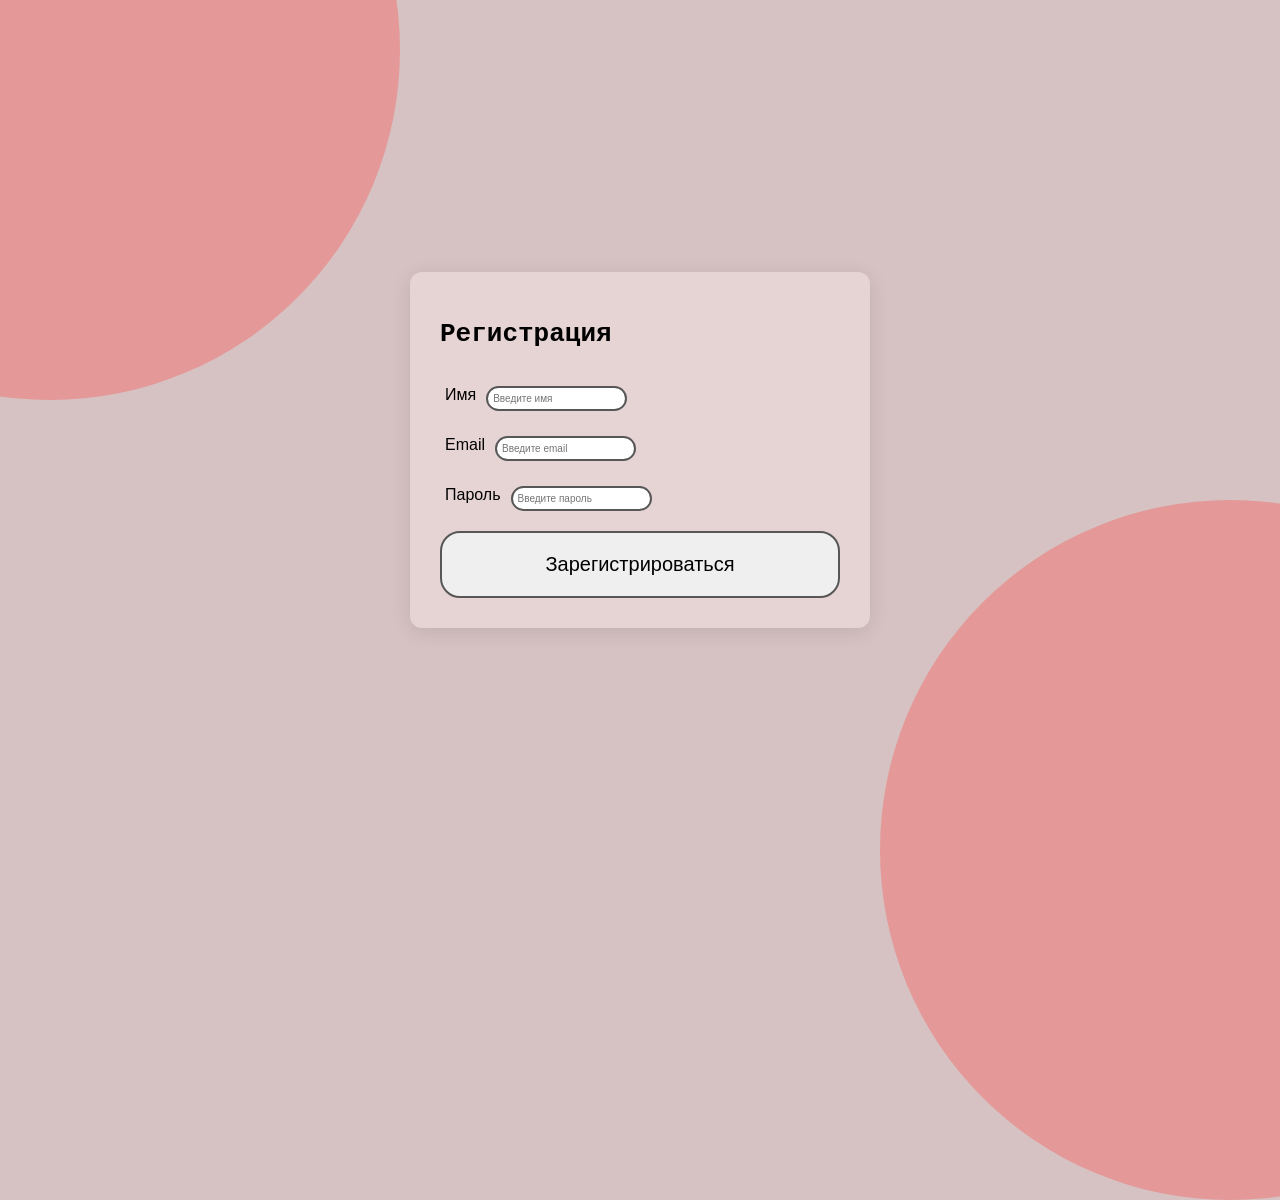
==== index.html @ 494869cf "Global this is my Site" ====
<!DOCTYPE html>
<html lang="ru">
<head>
  <meta charset="UTF-8">
  <meta name="viewport" content="width=device-width, initial-scale=1.0">
  <title>Регистрация</title>
  <link rel="stylesheet" href="style.css">
</head>
<body>

  <form class="register-form" action="/register" method="POST">
    <h1 class="register-title">Регистрация</h1>
    <div class="circle"></div>
    <div class="circle2"></div>
    <div class="form-group">
      <label class="form-label" for="name">Имя</label>
      <input class="form-input" type="text" id="name" name="name" placeholder="Введите имя" required>
    </div>

    <div class="form-group">
      <label class="form-label" for="email">Email</label>
      <input class="form-input" type="email" id="email" name="email" placeholder="Введите email" required>
    </div>

    <div class="form-group">
      <label class="form-label" for="password">Пароль</label>
      <input class="form-input" type="password" id="password" name="password" placeholder="Введите пароль" required>
    </div>
    
    <button class="register-btn" type="submit">Зарегистрироваться</button>
  </form>

</body><script src="main.js"></script>
</html>
---- style.css ----
.register-title {
    font-family: monospace;
}

.register-form {
    display: flex;
    flex-direction: column;   /* в столбик */
    gap: 15px;
    padding: 30px;
    background: rgb(230, 212, 212);
    border-radius: 12px;
    box-shadow: 0 4px 20px rgba(0,0,0,0.1);
    width: 100%;
    max-width: 400px;
}

.form-group {
    display: flex;
    gap: 10px;
    margin: 5px;
    font-family: Verdana, Geneva, Tahoma, sans-serif;
}

.form-input {
    border: 2px solid #575757;
    font-size: 10px;
    font-family: Verdana, Geneva, Tahoma, sans-serif;
    padding: 5px;
    border-radius: 20px;
}

.circle {
    width: 700px;
    height: 700px;
    background: #e49898;
    border-radius: 50%;
    position: absolute;
    left: -300px;
    top: -300px;
    z-index: -1;
}

.circle2 {
    width: 700px;
    height: 700px;
    background: #e49898;
    border-radius: 50%;
    position: absolute;
    right: -300px;   /* уходит вправо на половину ширины */
    bottom: -300px;  /* уходит вниз на половину высоты */
    z-index: 1;
}

.register-btn {
    border: 2px solid #575757; 
    font-size: 20px;
    font-family: Verdana, Geneva, Tahoma, sans-serif;
    padding: 20px;
    border-radius: 20px;
}

body {
    display: flex;
    justify-content: center;  /* по горизонтали */
    align-items: center;      /* по вертикали */
    min-height: 100vh;        /* на всю высоту экрана */
    margin: 0;
    background: #d6c2c2;
}
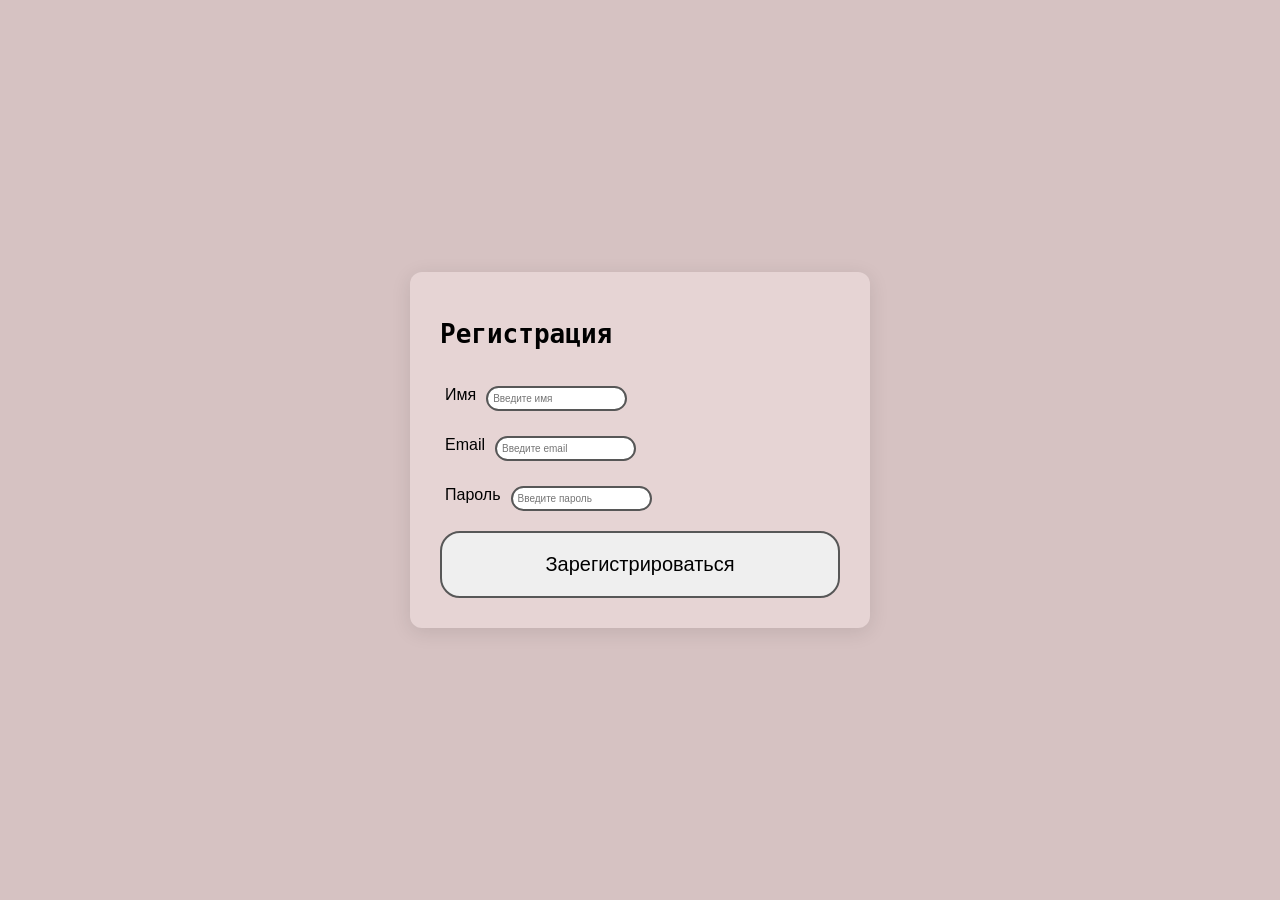
==== commit e357d14a: "Update index.html" ====
--- a/index.html
+++ b/index.html
@@ -10,8 +10,6 @@
 
   <form class="register-form" action="/register" method="POST">
     <h1 class="register-title">Регистрация</h1>
-    <div class="circle"></div>
-    <div class="circle2"></div>
     <div class="form-group">
       <label class="form-label" for="name">Имя</label>
       <input class="form-input" type="text" id="name" name="name" placeholder="Введите имя" required>
@@ -31,4 +29,4 @@
   </form>
 
 </body><script src="main.js"></script>
-</html>+</html>
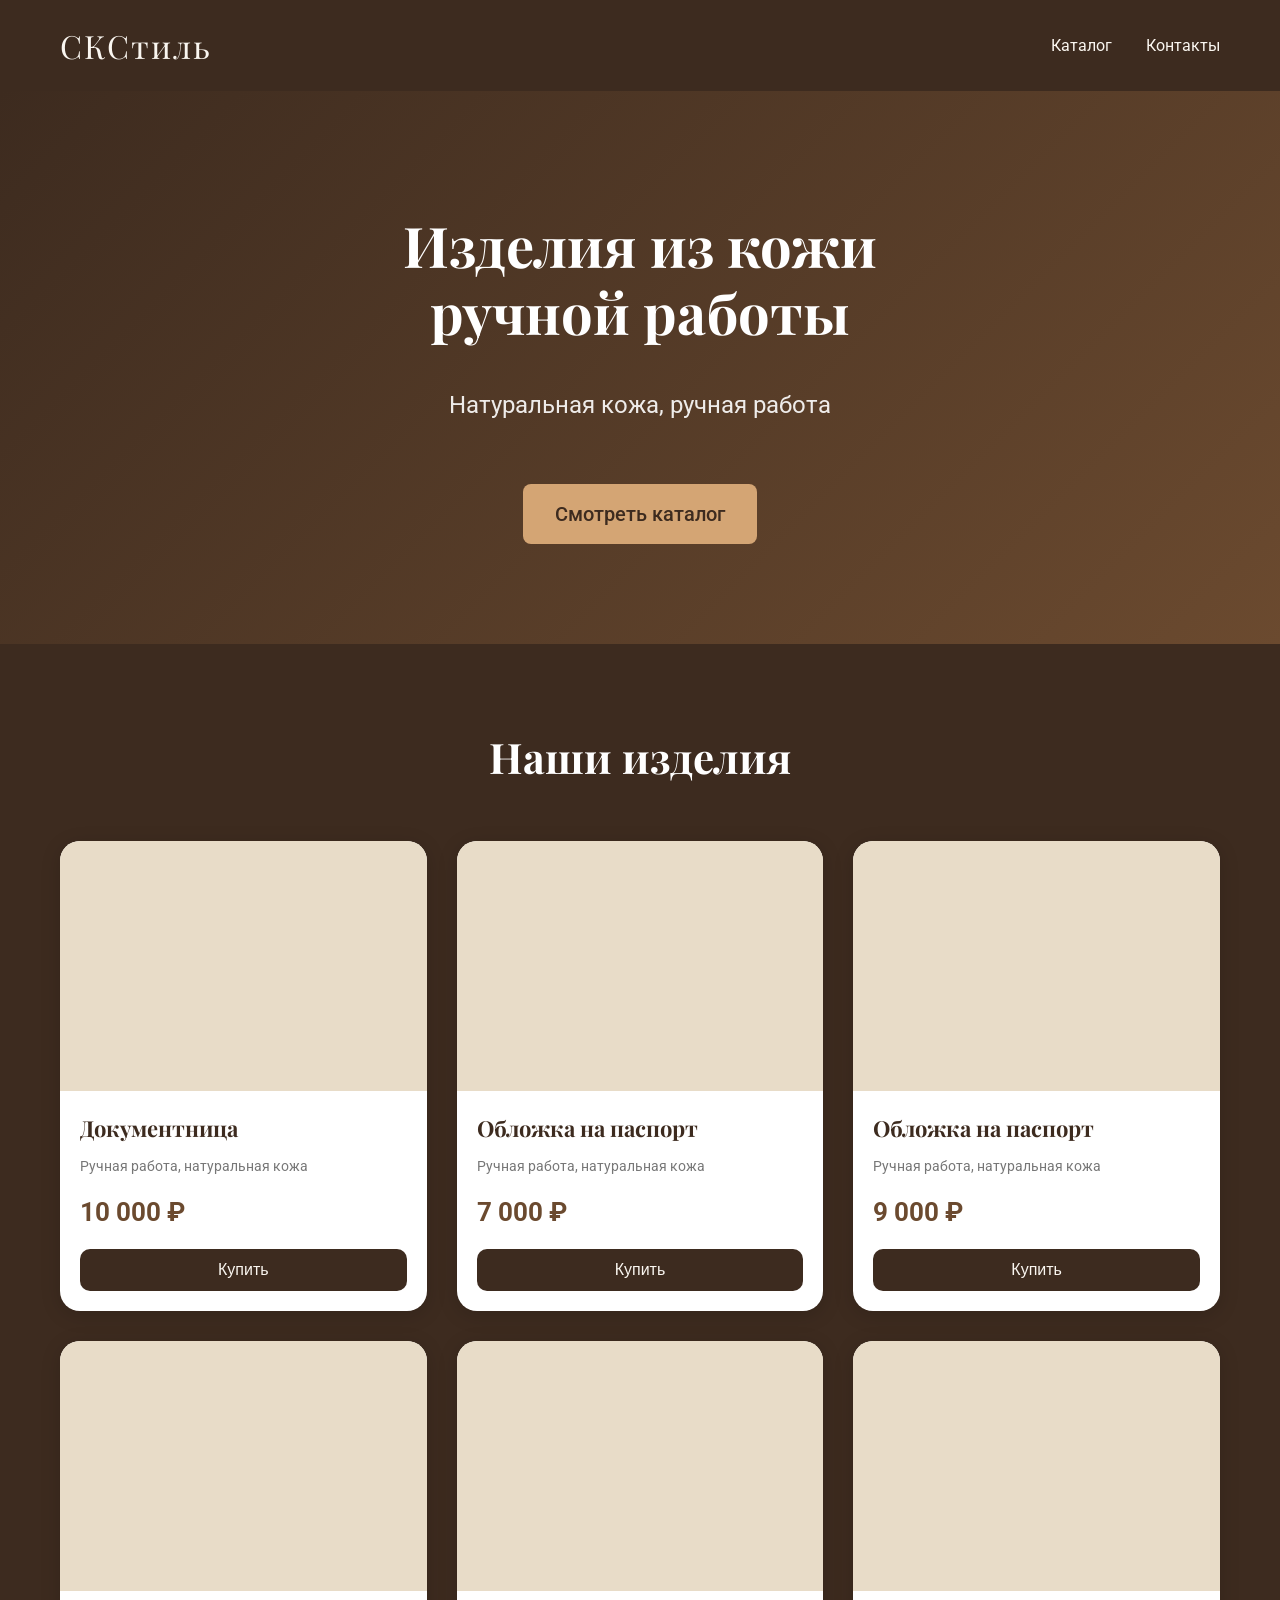
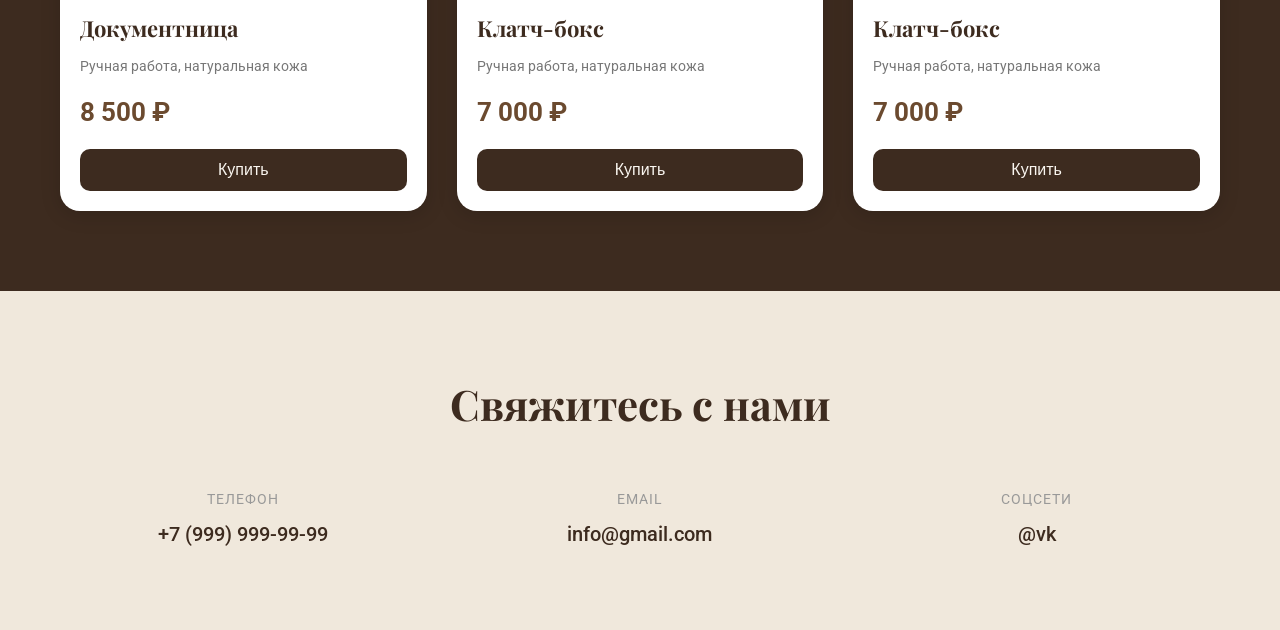
==== commit 9a7cd6a7: "Add files via upload" ====
--- a/index.html
+++ b/index.html
@@ -1,32 +1,126 @@
 <!DOCTYPE html>
 <html lang="ru">
 <head>
-  <meta charset="UTF-8">
-  <meta name="viewport" content="width=device-width, initial-scale=1.0">
-  <title>Регистрация</title>
-  <link rel="stylesheet" href="style.css">
+    <meta charset="UTF-8">
+    <meta name="viewport" content="width=device-width, initial-scale=1.0">
+    <title>СКСтиль — Изделия из кожи</title>
+    <link rel="stylesheet" href="style3.css">
+    <link href="https://fonts.googleapis.com/css2?family=Playfair+Display:wght@700&family=Roboto:wght@300;400;500&display=swap" rel="stylesheet">
 </head>
 <body>
 
-  <form class="register-form" action="/register" method="POST">
-    <h1 class="register-title">Регистрация</h1>
-    <div class="form-group">
-      <label class="form-label" for="name">Имя</label>
-      <input class="form-input" type="text" id="name" name="name" placeholder="Введите имя" required>
-    </div>
+    <!-- ШАПКА -->
+    <header class="header">
+        <div class="container">
+            <div class="header-inner">
+                <a href="/" class="logo">СКСтиль</a>
+                <nav>
+                    <a href="#catalog">Каталог</a>
+                    <a href="#contacts">Контакты</a>
+                </nav>
+            </div>
+        </div>
+    </header>
 
-    <div class="form-group">
-      <label class="form-label" for="email">Email</label>
-      <input class="form-input" type="email" id="email" name="email" placeholder="Введите email" required>
-    </div>
+    <!-- ГЕРОЙ -->
+    <section class="hero">
+        <div class="container">
+            <h1>Изделия из кожи<br>ручной работы</h1>
+            <p>Натуральная кожа, ручная работа</p>
+            <a href="#catalog" class="btn">Смотреть каталог</a>
+        </div>
+    </section>
 
-    <div class="form-group">
-      <label class="form-label" for="password">Пароль</label>
-      <input class="form-input" type="password" id="password" name="password" placeholder="Введите пароль" required>
-    </div>
-    
-    <button class="register-btn" type="submit">Зарегистрироваться</button>
-  </form>
+    <!-- КАТАЛОГ -->
+    <section class="catalog" id="catalog">
+        <div class="container">
+            <h2 class="catalog-title">Наши изделия</h2>
+            <div class="catalog-grid">
 
-</body><script src="main.js"></script>
-</html>
+                <div class="product-card">
+                    <div class="product-image img-1"></div>
+                    <div class="product-info">
+                        <h3 class="product-name">Документница</h3>
+                        <p class="product-desc">Ручная работа, натуральная кожа</p>
+                        <p class="product-price">10 000 ₽</p>
+                        <button class="btn-buy">Купить</button>
+                    </div>
+                </div>
+
+                <div class="product-card">
+                    <div class="product-image img-2"></div>
+                    <div class="product-info">
+                        <h3 class="product-name">Обложка на паспорт</h3>
+                        <p class="product-desc">Ручная работа, натуральная кожа</p>
+                        <p class="product-price">7 000 ₽</p>
+                        <button class="btn-buy">Купить</button>
+                    </div>
+                </div>
+
+                <div class="product-card">
+                    <div class="product-image img-3"></div>
+                    <div class="product-info">
+                        <h3 class="product-name">Обложка на паспорт</h3>
+                        <p class="product-desc">Ручная работа, натуральная кожа</p>
+                        <p class="product-price">9 000 ₽</p>
+                        <button class="btn-buy">Купить</button>
+                    </div>
+                </div>
+
+                <div class="product-card">
+                    <div class="product-image img-4"></div>
+                    <div class="product-info">
+                        <h3 class="product-name">Документница</h3>
+                        <p class="product-desc">Ручная работа, натуральная кожа</p>
+                        <p class="product-price">8 500 ₽</p>
+                        <button class="btn-buy">Купить</button>
+                    </div>
+                </div>
+
+                <div class="product-card">
+                    <div class="product-image img-5"></div>
+                    <div class="product-info">
+                        <h3 class="product-name">Клатч-бокс</h3>
+                        <p class="product-desc">Ручная работа, натуральная кожа</p>
+                        <p class="product-price">7 000 ₽</p>
+                        <button class="btn-buy">Купить</button>
+                    </div>
+                </div>
+
+                <div class="product-card">
+                    <div class="product-image img-6"></div>
+                    <div class="product-info">
+                        <h3 class="product-name">Клатч-бокс</h3>
+                        <p class="product-desc">Ручная работа, натуральная кожа</p>
+                        <p class="product-price">7 000 ₽</p>
+                        <button class="btn-buy">Купить</button>
+                    </div>
+                </div>
+
+            </div>
+        </div>
+    </section>
+
+    <!-- КОНТАКТЫ -->
+    <section class="contacts" id="contacts">
+        <div class="container">
+            <h2 class="contacts-title">Свяжитесь с нами</h2>
+            <div class="contacts-grid">
+                <div class="contact-item">
+                    <p class="contact-label">Телефон</p>
+                    <p class="contact-value">+7 (999) 999-99-99</p>
+                </div>
+                <div class="contact-item">
+                    <p class="contact-label">Email</p>
+                    <p class="contact-value">info@gmail.com</p>
+                </div>
+                <div class="contact-item">
+                    <p class="contact-label">Соцсети</p>
+                    <p class="contact-value">@vk</p>
+                </div>
+            </div>
+        </div>
+    </section>
+
+</body>
+</html>
--- a/style3.css
+++ b/style3.css
@@ -0,0 +1,265 @@
+/* ОБЩИЕ */
+body {
+    font-family: 'Roboto', sans-serif;
+    background: #faf6f0;
+    color: #2a2a2a;
+    line-height: 1.6;
+}
+
+* {
+    box-sizing: border-box;
+    margin: 0;
+    padding: 0;
+}
+
+.container {
+    max-width: 1200px;
+    margin: 0 auto;
+    padding: 0 20px;
+}
+
+/* ШАПКА */
+.header {
+    background-color: #3d2b1f;
+    position: sticky;
+    top: 0;
+    z-index: 100;
+    padding: 20px 0;
+}
+
+.header-inner {
+    display: flex;
+    justify-content: space-between;
+    align-items: center;
+}
+
+nav a {
+    color: #faf6f0;
+    text-decoration: none;
+    margin-left: 30px;
+    font-size: 16px;
+    transition: 0.3s;
+}
+
+nav a:hover {
+    color: #d4a574;
+}
+
+.logo {
+    font-family: 'Playfair Display', serif;
+    text-decoration: none;
+    font-size: 32px;
+    color: #faf6f0;
+    letter-spacing: 2px;
+}
+
+/* ГЕРОЙ */
+.hero {
+    color: #ffffff;
+    background: linear-gradient(135deg, #3d2b1f, #6b4a2f);
+    padding: 100px 0;
+    text-align: center;
+    min-height: 60vh;
+}
+
+.hero h1 {
+    font-family: 'Playfair Display', serif;
+    font-size: 56px;
+    margin-bottom: 20px;
+    margin-top: 20px;
+    line-height: 1.2;
+}
+
+.hero p {
+    padding: 20px;
+    margin-bottom: 40px;
+    font-size: 24px;
+    color: rgba(255, 255, 255, 0.9);
+}
+
+/* КНОПКИ */
+.btn {
+    display: inline-block;
+    padding: 14px 32px;
+    background: #d4a574;
+    color: #3d2b1f;
+    border-radius: 8px;
+    font-size: 20px;
+    transition: 0.3s;
+    text-decoration: none;
+    font-weight: 500;
+}
+
+.btn:hover {
+    background: #c49464;
+    transform: translateY(-2px);
+    box-shadow: 0 4px 15px rgba(0,0,0,0.3);
+}
+
+/* КАТАЛОГ */
+.catalog {
+    background: #3d2b1f;
+    padding: 80px 0;
+}
+
+.catalog-title {
+    text-align: center;
+    font-family: 'Playfair Display', serif;
+    font-size: 42px;
+    color: #ffffff;
+    margin-bottom: 50px;
+}
+
+.catalog-grid {
+    display: grid;
+    grid-template-columns: repeat(auto-fit, minmax(280px, 1fr));
+    gap: 30px;
+}
+
+/* КАРТОЧКА */
+.product-card {
+    background: #fff;
+    border-radius: 20px;
+    overflow: hidden;
+    box-shadow: 0 4px 20px rgba(0,0,0,0.15);
+    transition: 0.3s;
+}
+
+.product-card:hover {
+    transform: translateY(-5px);
+    box-shadow: 0 8px 30px rgba(0,0,0,0.25);
+}
+
+.product-image {
+    height: 250px;
+    background-color: #e8dcc8;
+    background-size: cover;
+    background-position: center;
+    background-repeat: no-repeat;
+}
+
+/* ФОТО ДЛЯ КАЖДОЙ КАРТОЧКИ */
+.img-1 {
+    background-image: url('https://sun9-5.vkuserphoto.ru/s/v1/ig2/1kDsGN6eqrg6DBztlmuCsEyhUyjaP57Tp9ccK2qVrheX2JqtQzVY3tRUgjwYLpf5zGF9jfRXo2ieAFUNSCU64uo4.jpg?quality=95&as=32x43,48x64,72x96,108x144,160x213,240x320,360x480,480x640,540x720,640x853,720x960,1080x1440,1280x1707,1440x1920,1920x2560&from=bu&u=WkFPX8sOT--Fpm3p4NzORmSuvn-mdOXuletqPXjOVaM&cs=1920x0');
+}
+.img-2 {
+    background-image: url('https://sun9-70.vkuserphoto.ru/s/v1/ig2/ixyKaGdSBs61_MxlVhb4A-S5WsdiVfnXcLb4dazTo_2A_Pd3ISejSpaCt8PbrLGZTk6eY1f-vNFw6fJySTSYRSSK.jpg?quality=95&as=32x24,48x36,72x54,108x81,160x120,240x180,360x270,480x360,540x405,640x480,720x540,1080x810,1280x960,1440x1080,2560x1920&from=bu&u=i32L3n9q7lnAlWFtR_ASEYSBlPpY2VZAR7YQbW3TzZw&cs=2560x0');
+}
+.img-3 {
+    background-image: url('https://sun9-53.vkuserphoto.ru/s/v1/ig2/OHutehmPgOlzfPZmusgzdLBtdKZaLzxjh1agwdEUnbi9QfmF-9IweG6jcNiFgj4_reNws9ggsYgRYcJj3x_lUxFB.jpg?quality=95&as=32x24,48x36,72x54,108x81,160x120,240x180,360x270,480x360,540x405,640x480,720x540,1080x810,1280x960,1440x1080,2560x1920&from=bu&u=77aHj7AfbhbNH0D-5rEk3r2EruPkZ1jUPv8F95hrFlQ&cs=2560x0');
+}
+.img-4 {
+    background-image: url('https://sun9-84.vkuserphoto.ru/s/v1/ig2/D9PtOoW0SOwOk5MQwgHM5doA7K9Y3smZVhch0EGug5kp8OkPBHY4ucaW0hwIOzWaFNb5YowR8ji4P4wXpLlXtshc.jpg?quality=95&as=32x24,48x36,72x54,108x81,160x120,240x180,360x270,480x360,540x405,640x480,720x540,1080x810,1280x960,1440x1080,2560x1920&from=bu&u=5U1jk4-mp2qpeAPdd_brgYbAyRMgEQeM9ke_AN9Vc0E&cs=2560x0');
+}
+.img-5 {
+    background-image: url('https://sun9-19.vkuserphoto.ru/s/v1/ig2/krWa8FnsKr9eh70A1TC2f5veQ4VA8qnLgrydaexGumWpCnQJOMsg9sQuXcLQJY_jhcROsnClf-1afAjU2tAEpO6C.jpg?quality=95&as=32x43,48x64,72x96,108x144,160x213,240x320,360x480,480x640,540x720,640x853,720x960,1080x1440,1280x1707,1440x1920,1920x2560&from=bu&u=fXRKDlk3FkyRxi9nr5n0P4NMSu_uY2Qr91KEdFgrvBY&cs=1920x0');
+}
+.img-6 {
+    background-image: url('https://sun9-58.vkuserphoto.ru/s/v1/ig2/cuRDyvvY_DuxyFyc6nmF0Kb6FY0gly10l1k8bI0PK51OvWvY0IIKxZDHmcnM6Cr0y3Vu_rOTo0eD3lhEnZyifSRE.jpg?quality=95&as=32x24,48x36,72x54,108x81,160x120,240x180,360x270,480x360,540x405,640x480,720x540,1080x810,1280x960,1440x1080,2560x1920&from=bu&u=8UXAiwK8KoGKZHJc7t3q5ewbLMOT_U6UcO769kq48kc&cs=2560x0');
+}
+
+.product-info {
+    padding: 20px;
+}
+
+.product-name {
+    font-family: 'Playfair Display', serif;
+    font-size: 22px;
+    color: #3d2b1f;
+    margin-bottom: 10px;
+}
+
+.product-desc {
+    font-size: 14px;
+    color: #777;
+    margin-bottom: 15px;
+    line-height: 1.5;
+}
+
+.product-price {
+    font-size: 26px;
+    font-weight: 700;
+    color: #6b4a2f;
+    margin-bottom: 15px;
+}
+
+.btn-buy {
+    width: 100%;
+    padding: 12px;
+    border-radius: 10px;
+    border: none;
+    background: #3d2b1f;
+    color: #faf6f0;
+    font-size: 16px;
+    cursor: pointer;
+    transition: 0.3s;
+}
+
+.btn-buy:hover {
+    background: #6b4a2f;
+}
+
+/* КОНТАКТЫ */
+.contacts {
+    padding: 80px 0;
+    background: #f0e8dc;
+}
+
+.contacts-title {
+    text-align: center;
+    font-family: 'Playfair Display', serif;
+    font-size: 42px;
+    color: #3d2b1f;
+    margin-bottom: 50px;
+}
+
+.contacts-grid {
+    display: grid;
+    grid-template-columns: repeat(auto-fit, minmax(200px, 1fr));
+    gap: 30px;
+    text-align: center;
+}
+
+.contact-label {
+    font-size: 14px;
+    color: #999;
+    text-transform: uppercase;
+    letter-spacing: 1px;
+    margin-bottom: 8px;
+}
+
+.contact-value {
+    font-size: 20px;
+    color: #3d2b1f;
+    font-weight: 500;
+}
+
+/* ПОДВАЛ */
+.footer {
+    background: #3d2b1f;
+    color: #faf6f0;
+    text-align: center;
+    padding: 30px 0;
+    font-size: 14px;
+}
+
+/* АДАПТИВ */
+@media (max-width: 768px) {
+    .hero h1 {
+        font-size: 36px;
+    }
+    
+    .catalog-title,
+    .contacts-title {
+        font-size: 32px;
+    }
+    
+    nav a {
+        margin-left: 15px;
+        font-size: 14px;
+    }
+    
+    .logo {
+        font-size: 24px;
+    }
+}
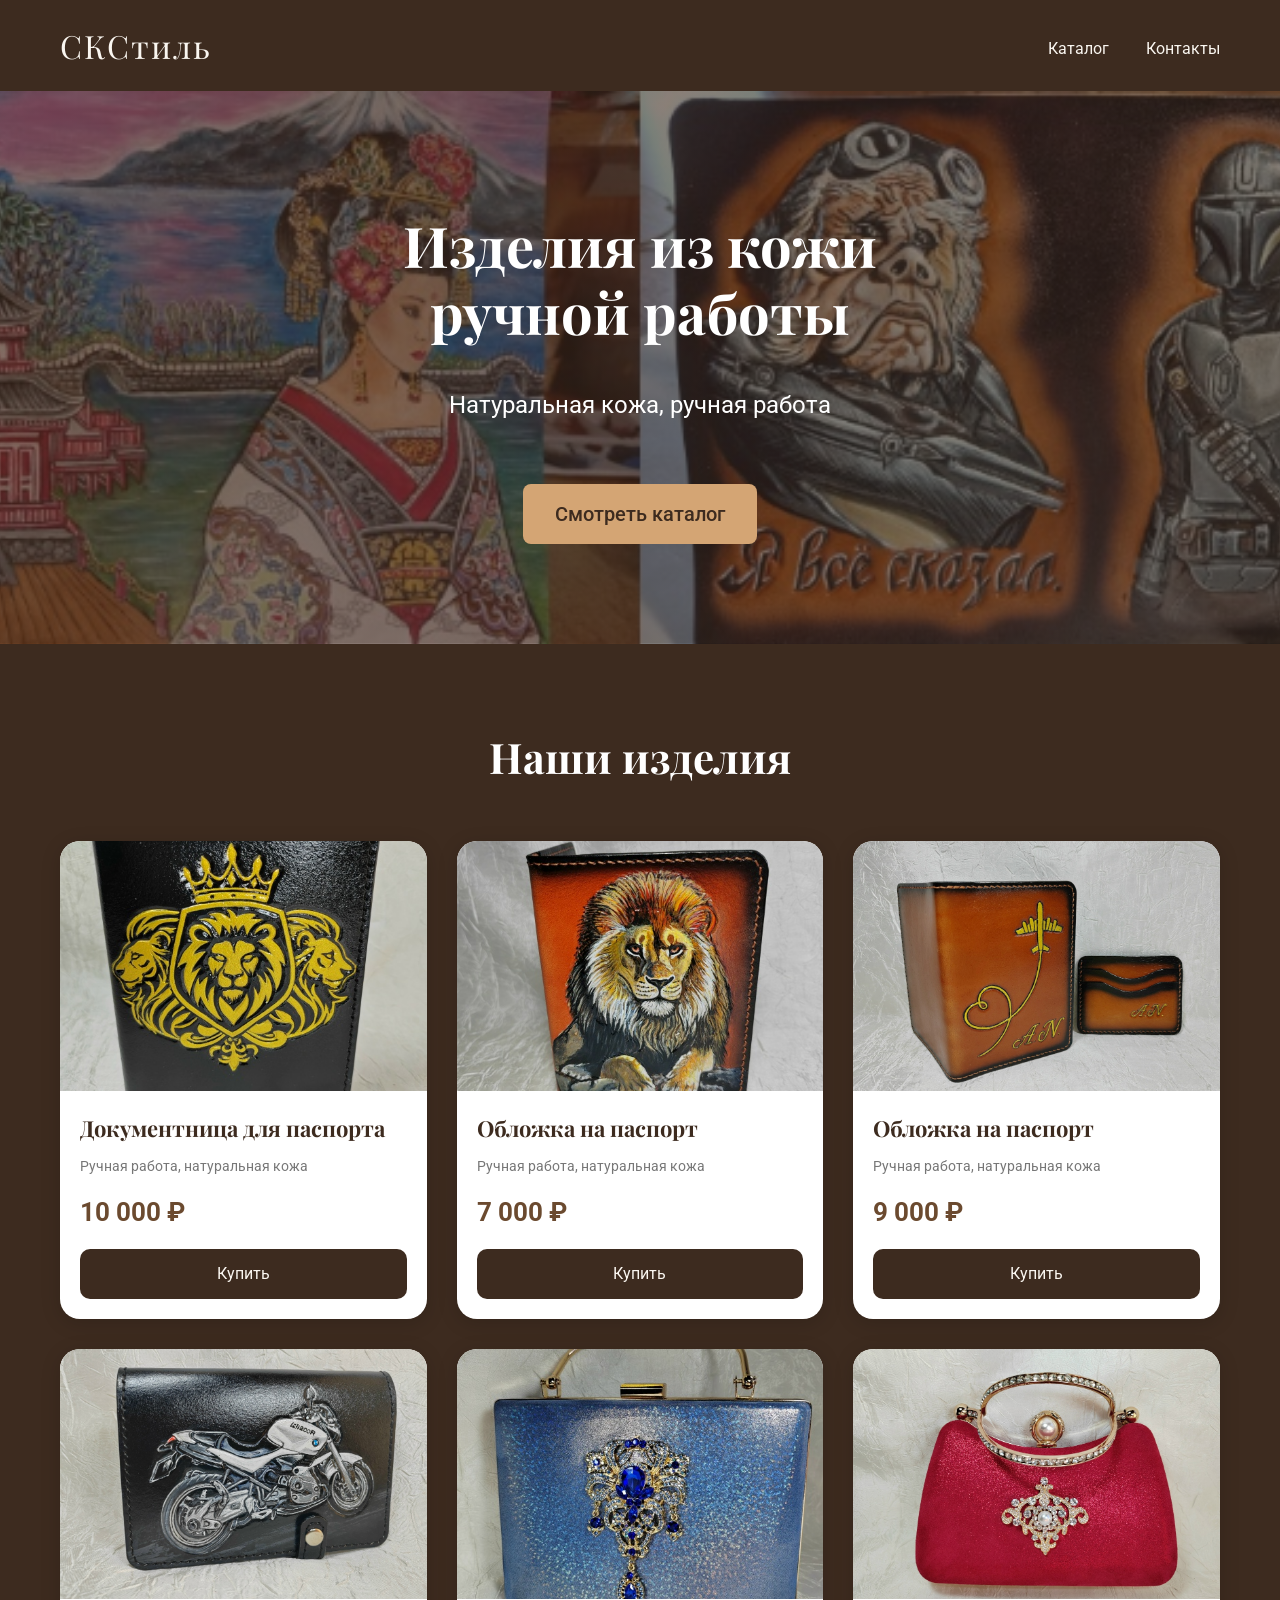
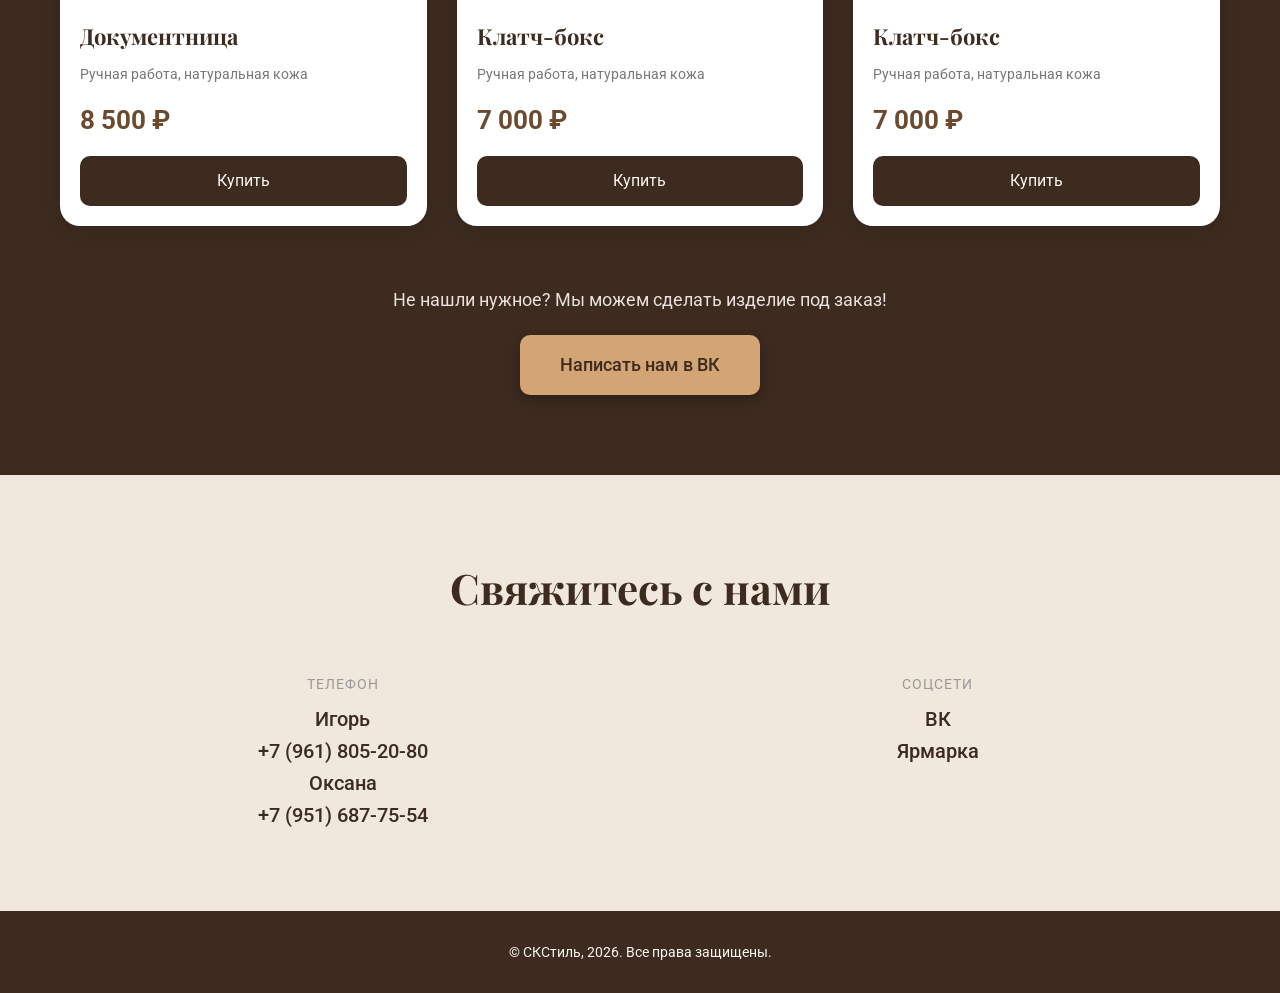
==== commit f8e49e97: "Add files via upload" ====
--- a/index.html
+++ b/index.html
@@ -4,7 +4,8 @@
     <meta charset="UTF-8">
     <meta name="viewport" content="width=device-width, initial-scale=1.0">
     <title>СКСтиль — Изделия из кожи</title>
-    <link rel="stylesheet" href="style3.css">
+    <link rel="icon" type="image/png" href="images/favicon.png">
+    <link rel="stylesheet" href="style.css">
     <link href="https://fonts.googleapis.com/css2?family=Playfair+Display:wght@700&family=Roboto:wght@300;400;500&display=swap" rel="stylesheet">
 </head>
 <body>
@@ -38,65 +39,122 @@
             <div class="catalog-grid">
 
                 <div class="product-card">
-                    <div class="product-image img-1"></div>
+                    <div class="product-image" data-gallery="portmone">
+                        <!-- Главное фото (видимое) -->
+                        <img src="images/Портмоне-женская/Документница1.jpg" class="product-photo main-photo">
+                        
+                        <!-- Остальные фото (спрятанные, но доступные для JS) -->
+                        <img src="images/Портмоне-женская/Документница2.jpg" class="product-photo hidden-photo">
+                        <img src="images/Портмоне-женская/Документница3.jpg" class="product-photo hidden-photo">
+                    </div>
+                    <div class="product-info">
+                        <h3 class="product-name">Документница для паспорта</h3>
+                        <p class="product-desc">Ручная работа, натуральная кожа</p>
+                        <p class="product-price">10 000 ₽</p>
+                        <a href="https://vk.ru/id315309829" target="_blank" class="btn-buy">Купить</a>
+                    </div>
+                </div>
+                                
+                <div class="product-card">
+                    <div class="product-image" data-gallery="название_товара_на_латинице">
+                        <!-- Главное фото (видимое) -->
+                        <img src="images/Портмоне-женская/Обложка для паспорта1.jpg" class="product-photo main-photo">
+                        
+                        <!-- Остальные фото (спрятанные) -->
+                        <img src="images/Портмоне-женская/Обложка для паспорта2.jpg" class="product-photo hidden-photo">
+                        <img src="images/Портмоне-женская/Обложка для паспорта3.jpg" class="product-photo hidden-photo">
+                        <img src="images/Портмоне-женская/Обложка для паспорта4.jpg" class="product-photo hidden-photo">
+                    </div>
+                    <div class="product-info">
+                        <h3 class="product-name">Обложка на паспорт</h3>
+                        <p class="product-desc">Ручная работа, натуральная кожа</p>
+                        <p class="product-price">7 000 ₽</p>
+                        <a href="https://vk.ru/id315309829" target="_blank" class="btn-buy">Купить</a>
+                    </div>
+                </div>
+
+                <div class="product-card">
+                    <div class="product-image" data-gallery="название_товара_на_латинице">
+                        <!-- Главное фото (видимое) -->
+                        <img src="images/Портмоне-женская/Обложка1.jpg" class="product-photo main-photo">
+                        
+                        <!-- Остальные фото (спрятанные) -->
+                        <img src="images/Портмоне-женская/Обложка2.jpg" class="product-photo hidden-photo">
+                        <img src="images/Портмоне-женская/Обложка3.jpg" class="product-photo hidden-photo">
+                        <img src="images/Портмоне-женская/Обложка4.jpg" class="product-photo hidden-photo">
+                        <img src="images/Портмоне-женская/Обложка5.jpg" class="product-photo hidden-photo">
+                    </div>
+                    <div class="product-info">
+                        <h3 class="product-name">Обложка на паспорт</h3>
+                        <p class="product-desc">Ручная работа, натуральная кожа</p>
+                        <p class="product-price">9 000 ₽</p>
+                        <a href="https://vk.ru/id315309829" target="_blank" class="btn-buy">Купить</a>
+                    </div>
+                </div>
+
+                <div class="product-card">
+                    <div class="product-image" data-gallery="название_товара_на_латинице">
+                        <!-- Главное фото (видимое) -->
+                        <img src="images/Портмоне-женская/Докуменица-мотоцикл1.jpg" class="product-photo main-photo">
+                        
+                        <!-- Остальные фото (спрятанные) -->
+                        <img src="images/Портмоне-женская/Докуменица-мотоцикл2.jpg" class="product-photo hidden-photo">
+                        <img src="images/Портмоне-женская/Докуменица-мотоцикл3.jpg" class="product-photo hidden-photo">
+                        <img src="images/Портмоне-женская/Докуменица-мотоцикл4.jpg" class="product-photo hidden-photo">
+                        <img src="images/Портмоне-женская/Докуменица-мотоцикл5.jpg" class="product-photo hidden-photo">
+                    </div>
                     <div class="product-info">
                         <h3 class="product-name">Документница</h3>
                         <p class="product-desc">Ручная работа, натуральная кожа</p>
-                        <p class="product-price">10 000 ₽</p>
-                        <button class="btn-buy">Купить</button>
-                    </div>
-                </div>
-
-                <div class="product-card">
-                    <div class="product-image img-2"></div>
-                    <div class="product-info">
-                        <h3 class="product-name">Обложка на паспорт</h3>
+                        <p class="product-price">8 500 ₽</p>
+                        <a href="https://vk.ru/id315309829" target="_blank" class="btn-buy">Купить</a>
+                    </div>
+                </div>
+
+                <div class="product-card">
+                    <div class="product-image" data-gallery="название_товара_на_латинице">
+                        <!-- Главное фото (видимое) -->
+                        <img src="images/Портмоне-женская/Клатч-бокс1.jpg" class="product-photo main-photo">
+                        
+                        <!-- Остальные фото (спрятанные) -->
+                        <img src="images/Портмоне-женская/Клатч-бокс2.jpg" class="product-photo hidden-photo">
+                        <img src="images/Портмоне-женская/Клатч-бокс3.jpg" class="product-photo hidden-photo">
+                        <img src="images/Портмоне-женская/Клатч-бокс4.jpg" class="product-photo hidden-photo">
+                        <img src="images/Портмоне-женская/Клатч-бокс5.jpg" class="product-photo hidden-photo">
+                    </div>
+                    <div class="product-info">
+                        <h3 class="product-name">Клатч-бокс</h3>
                         <p class="product-desc">Ручная работа, натуральная кожа</p>
                         <p class="product-price">7 000 ₽</p>
-                        <button class="btn-buy">Купить</button>
-                    </div>
-                </div>
-
-                <div class="product-card">
-                    <div class="product-image img-3"></div>
-                    <div class="product-info">
-                        <h3 class="product-name">Обложка на паспорт</h3>
-                        <p class="product-desc">Ручная работа, натуральная кожа</p>
-                        <p class="product-price">9 000 ₽</p>
-                        <button class="btn-buy">Купить</button>
-                    </div>
-                </div>
-
-                <div class="product-card">
-                    <div class="product-image img-4"></div>
-                    <div class="product-info">
-                        <h3 class="product-name">Документница</h3>
-                        <p class="product-desc">Ручная работа, натуральная кожа</p>
-                        <p class="product-price">8 500 ₽</p>
-                        <button class="btn-buy">Купить</button>
-                    </div>
-                </div>
-
-                <div class="product-card">
-                    <div class="product-image img-5"></div>
+                        <a href="https://vk.ru/id315309829" target="_blank" class="btn-buy">Купить</a>
+                    </div>
+                </div>
+
+                <div class="product-card">
+                    <div class="product-image" data-gallery="название_товара_на_латинице">
+                        <!-- Главное фото (видимое) -->
+                        <img src="images/Портмоне-женская/Клатч-бокс-вечерний1.jpg" class="product-photo main-photo">
+                        
+                        <!-- Остальные фото (спрятанные) -->
+                        <img src="images/Портмоне-женская/Клатч-бокс-вечерний2.jpg" class="product-photo hidden-photo">
+                        <img src="images/Портмоне-женская/Клатч-бокс-вечерний3.jpg" class="product-photo hidden-photo">
+                        <img src="images/Портмоне-женская/Клатч-бокс-вечерний4.jpg" class="product-photo hidden-photo">
+                        <img src="images/Портмоне-женская/Клатч-бокс-вечерний5.jpg" class="product-photo hidden-photo">
+                    </div>
                     <div class="product-info">
                         <h3 class="product-name">Клатч-бокс</h3>
                         <p class="product-desc">Ручная работа, натуральная кожа</p>
                         <p class="product-price">7 000 ₽</p>
-                        <button class="btn-buy">Купить</button>
-                    </div>
-                </div>
-
-                <div class="product-card">
-                    <div class="product-image img-6"></div>
-                    <div class="product-info">
-                        <h3 class="product-name">Клатч-бокс</h3>
-                        <p class="product-desc">Ручная работа, натуральная кожа</p>
-                        <p class="product-price">7 000 ₽</p>
-                        <button class="btn-buy">Купить</button>
-                    </div>
-                </div>
-
+                        <a href="https://vk.ru/id315309829" target="_blank" class="btn-buy">Купить</a>
+                    </div>
+                </div>
+                </div> <!-- Закрывается catalog-grid -->
+            
+            <!-- ВОТ СЮДА ДОБАВЛЯЕМ НОВУЮ КНОПКУ -->
+                <div class="catalog-more">
+                    <p>Не нашли нужное? Мы можем сделать изделие под заказ!</p>
+                    <a href="https://vk.ru/id315309829" target="_blank" class="btn-custom">Написать нам в ВК</a>
+                </div>
             </div>
         </div>
     </section>
@@ -108,19 +166,35 @@
             <div class="contacts-grid">
                 <div class="contact-item">
                     <p class="contact-label">Телефон</p>
-                    <p class="contact-value">+7 (999) 999-99-99</p>
-                </div>
-                <div class="contact-item">
-                    <p class="contact-label">Email</p>
-                    <p class="contact-value">info@gmail.com</p>
+                    <p class="contact-name">Игорь</p>
+                    <p class="contact-value">+7 (961) 805-20-80</p>
+                    <p class="contact-name">Оксана</p>
+                    <p class="contact-value">+7 (951) 687-75-54</p>
                 </div>
                 <div class="contact-item">
                     <p class="contact-label">Соцсети</p>
-                    <p class="contact-value">@vk</p>
+                    <a href="https://vk.ru/id315309829" class="button-link" target="_blank" rel="noopener noreferrer">ВК</a><br>
+                    <a href="https://www.livemaster.ru/slstile" class="button-link" target="_blank" rel="noopener noreferrer">Ярмарка</a>
                 </div>
             </div>
         </div>
     </section>
 
+    <!-- ПОДВАЛ -->
+    <footer class="footer">
+        <div class="container">
+            <p>© СКСтиль, 2026. Все права защищены.</p>
+        </div>
+    </footer>
+
+    <!-- ЛАЙТБОКС -->
+    <div class="lightbox" id="lightbox">
+        <button class="lightbox-close" id="lightbox-close">✕</button>
+        <button class="lightbox-arrow lightbox-prev" id="lightbox-prev">‹</button>
+        <img src="" alt="" class="lightbox-image" id="lightbox-image">
+        <button class="lightbox-arrow lightbox-next" id="lightbox-next">›</button>
+    </div>
+
+    <script src="script.js"></script>
 </body>
 </html>
--- a/style.css
+++ b/style.css
@@ -0,0 +1,428 @@
+/* ОБЩИЕ */
+body {
+    font-family: 'Roboto', sans-serif;
+    background: #faf6f0;
+    color: #2a2a2a;
+    line-height: 1.6;
+}
+
+* {
+    box-sizing: border-box;
+    margin: 0;
+    padding: 0;
+}
+
+.container {
+    max-width: 1200px;
+    margin: 0 auto;
+    padding: 0 20px;
+}
+
+/* ШАПКА */
+.header {
+    background-color: #3d2b1f;
+    position: sticky;
+    top: 0;
+    z-index: 100;
+    padding: 20px 0;
+}
+
+.header-inner {
+    display: flex;
+    justify-content: space-between;
+    align-items: center;
+    font-size: 28px;
+}
+
+nav a {
+    color: #faf6f0;
+    text-decoration: none;
+    margin-left: 30px;
+    font-size: 16px;
+    transition: 0.3s;
+}
+
+nav a:hover {
+    color: #d4a574;
+}
+
+.logo {
+    font-family: 'Playfair Display', serif;
+    text-decoration: none;
+    font-size: 32px;
+    color: #faf6f0;
+    letter-spacing: 2px;
+}
+
+/* ГЕРОЙ */
+.hero {
+    color: #ffffff;
+    background-image:
+        linear-gradient(rgba(61, 43, 31, 0.6), rgba(61, 43, 31, 0.6)),
+        url('images/hero.jpg');
+    background-size: cover;
+    background-position: center;
+    padding: 100px 0;
+    text-align: center;
+    min-height: 60vh;
+}
+
+.hero h1 {
+    font-family: 'Playfair Display', serif;
+    font-size: 56px;
+    margin-bottom: 20px;
+    margin-top: 20px;
+    line-height: 1.2;
+}
+
+.hero p {
+    padding: 20px;
+    margin-bottom: 40px;
+    font-size: 24px;
+}
+
+/* КНОПКИ */
+.btn {
+    display: inline-block;
+    padding: 14px 32px;
+    background: #d4a574;
+    color: #3d2b1f;
+    border-radius: 8px;
+    font-size: 20px;
+    transition: 0.3s;
+    text-decoration: none;
+    font-weight: 500;
+}
+
+.btn:hover {
+    background: #c49464;
+    transform: translateY(-2px);
+    box-shadow: 0 4px 15px rgba(0,0,0,0.3);
+}
+
+/* КАТАЛОГ */
+.catalog {
+    background: #3d2b1f;
+    padding: 80px 0;
+}
+
+.catalog-title {
+    text-align: center;
+    font-family: 'Playfair Display', serif;
+    font-size: 42px;
+    color: #ffffff;
+    margin-bottom: 50px;
+}
+
+.catalog-grid {
+    display: grid;
+    grid-template-columns: repeat(auto-fit, minmax(280px, 1fr));
+    gap: 30px;
+}
+
+/* КАРТОЧКА */
+.product-card {
+    background: #fff;           /* Вернули белый фон */
+    border-radius: 20px;        /* Вернули скругления */
+    overflow: hidden;           /* Чтобы картинка не вылезала */
+    box-shadow: 0 4px 20px rgba(0,0,0,0.15); /* Вернули тень */
+    transition: 0.3s;           /* Плавность анимации */
+    
+    display: flex;              /* Твоя добавка для кнопки */
+    flex-direction: column;     /* Твоя добавка для кнопки */
+}
+
+.product-card:hover {
+    transform: translateY(-5px);
+    box-shadow: 0 8px 30px rgba(0,0,0,0.25);
+}
+
+.product-image {
+    height: 250px;
+    background-color: #e8dcc8;
+    overflow: hidden;
+    cursor: pointer;
+}
+
+.product-photo {
+    width: 100%;
+    height: 100%;
+    object-fit: cover;
+    transition: 0.3s;
+    display: block;
+}
+
+.product-card:hover .product-photo {
+    transform: scale(1.05);
+}
+
+.product-info {
+    padding: 20px;              /* Вернули отступы */
+    display: flex;
+    flex-direction: column;
+    flex-grow: 1;
+}
+
+.product-name {
+    font-family: 'Playfair Display', serif;
+    font-size: 22px;
+    color: #3d2b1f;
+    margin-bottom: 10px;
+}
+
+.product-desc {
+    font-size: 14px;
+    color: #777;
+    margin-bottom: 15px;
+    line-height: 1.5;
+}
+
+.product-price {
+    font-size: 26px;
+    font-weight: 700;
+    color: #6b4a2f;
+    margin-bottom: 15px;
+}
+
+.btn-buy {
+    display: block;   
+    margin-top: auto; /* Прижимает кнопку к самому низу карточки */     /* <--- ВОТ ЭТА СТРОЧКА РЕШИТ ВСЁ */
+    width: 100%;
+    padding: 12px;
+    border-radius: 10px;
+    border: none;
+    background: #3d2b1f;
+    color: #faf6f0;
+    font-size: 16px;
+    cursor: pointer;
+    transition: 0.3s;
+    text-align: center;    /* Чтобы текст был по центру */
+    text-decoration: none; /* Убираем подчеркивание у ссылки */
+    box-sizing: border-box;/* Чтобы padding не вылезал за края */
+}
+
+.btn-buy:hover {
+    background: #6b4a2f;
+}
+
+/* КОНТАКТЫ */
+.contacts {
+    padding: 80px 0;
+    background: #f0e8dc;
+}
+
+.contacts-title {
+    text-align: center;
+    font-family: 'Playfair Display', serif;
+    font-size: 42px;
+    color: #3d2b1f;
+    margin-bottom: 50px;
+}
+
+.contacts-grid {
+    display: grid;
+    grid-template-columns: repeat(auto-fit, minmax(200px, 1fr));
+    gap: 30px;
+    text-align: center;
+}
+
+.contact-label {
+    font-size: 14px;
+    color: #999;
+    text-transform: uppercase;
+    letter-spacing: 1px;
+    margin-bottom: 8px;
+}
+
+.contact-value {
+    font-size: 20px;
+    color: #3d2b1f;
+    font-weight: 500;
+}
+
+.contact-name {
+    font-size: 20px;
+    color: #3d2b1f;
+    font-weight: 500;
+}
+
+/* ПОДВАЛ */
+.footer {
+    background: #3d2b1f;
+    color: #faf6f0;
+    text-align: center;
+    padding: 30px 0;
+    font-size: 14px;
+}
+
+/* ССЫЛКИ */
+.button-link {
+    text-decoration: none;
+    font-weight: 500;
+    font-size: 20px;
+    color: #3d2b1f;
+}
+
+/* ЛАЙТБОКС */
+.lightbox {
+    display: none;
+    position: fixed;
+    inset: 0;
+    background: rgba(0, 0, 0, 0.92);
+    z-index: 1000;
+    justify-content: center;
+    align-items: center;
+}
+
+.lightbox.active {
+    display: flex;
+}
+
+.lightbox-image {
+    max-width: 90%;
+    max-height: 90%;
+    border-radius: 8px;
+    box-shadow: 0 0 40px rgba(0, 0, 0, 0.6);
+    user-select: none;
+}
+
+.hidden-photo {
+    display: none;
+}
+
+.lightbox-close {
+    position: absolute;
+    top: 20px;
+    right: 30px;
+    background: none;
+    border: none;
+    color: #fff;
+    font-size: 40px;
+    cursor: pointer;
+    transition: 0.3s;
+    line-height: 1;
+    z-index: 1001;
+}
+
+.lightbox-close:hover {
+    color: #d4a574;
+    transform: rotate(90deg);
+}
+
+.lightbox-arrow {
+    position: absolute;
+    top: 50%;
+    transform: translateY(-50%);
+    background: rgba(255, 255, 255, 0.15);
+    border: none;
+    color: #fff;
+    font-size: 50px;
+    width: 70px;
+    height: 70px;
+    border-radius: 50%;
+    cursor: pointer;
+    transition: 0.3s;
+    line-height: 1;
+    display: flex;
+    justify-content: center;
+    align-items: center;
+    z-index: 1001;
+}
+
+.lightbox-arrow:hover {
+    background: rgba(212, 165, 116, 0.8);
+}
+
+.lightbox-prev {
+    left: 30px;
+}
+
+.lightbox-next {
+    right: 30px;
+}
+
+/* АДАПТИВ */
+@media (max-width: 768px) {
+    .hero h1 {
+        font-size: 36px;
+    }
+    
+    .catalog-title,
+    .contacts-title {
+        font-size: 32px;
+    }
+    
+    nav a {
+        margin-left: 15px;
+        font-size: 14px;
+    }
+    
+    .logo {
+        font-size: 24px;
+    }
+    
+    .lightbox-arrow {
+        width: 50px;
+        height: 50px;
+        font-size: 36px;
+    }
+    
+    .lightbox-prev { left: 10px; }
+    .lightbox-next { right: 10px; }
+    
+    .lightbox-close {
+        top: 10px;
+        right: 15px;
+        font-size: 32px;
+    }
+}
+
+/* Кнопка под каталогом */
+.catalog-more {
+    text-align: center;
+    margin-top: 60px; /* Отступ от карточек */
+}
+
+.catalog-more p {
+    color: #faf6f0; /* Светлый текст */
+    font-size: 18px;
+    margin-bottom: 20px;
+    opacity: 0.9;
+}
+
+.btn:active {
+    background: #a87b50;
+    transform: translateY(1px);
+    box-shadow: inset 0 3px 5px rgba(0,0,0,0.2);
+}
+
+.btn-custom {
+    display: inline-block;
+    padding: 16px 40px;
+    background: #d4a574; /* Твой золотистый цвет */
+    color: #3d2b1f;
+    border-radius: 10px;
+    font-size: 18px;
+    font-weight: 500;
+    text-decoration: none;
+    transition: 0.3s;
+    box-shadow: 0 4px 15px rgba(0, 0, 0, 0.3);
+}
+
+.btn-buy:active {
+    background: #2a1e15; /* Очень темный, почти черный */
+    transform: translateY(1px); /* Кнопка как будто вдавливается */
+    box-shadow: inset 0 3px 5px rgba(0,0,0,0.3); /* Внутренняя тень (эффект нажатия) */
+}
+
+.btn-custom:hover {
+    background: #c49464;
+    transform: translateY(-3px);
+    box-shadow: 0 6px 20px rgba(0, 0, 0, 0.4);
+}
+
+.btn-custom:active {
+    background: #a87b50; /* Темное золото */
+    transform: translateY(1px);
+    box-shadow: inset 0 3px 5px rgba(0,0,0,0.2);
+}
